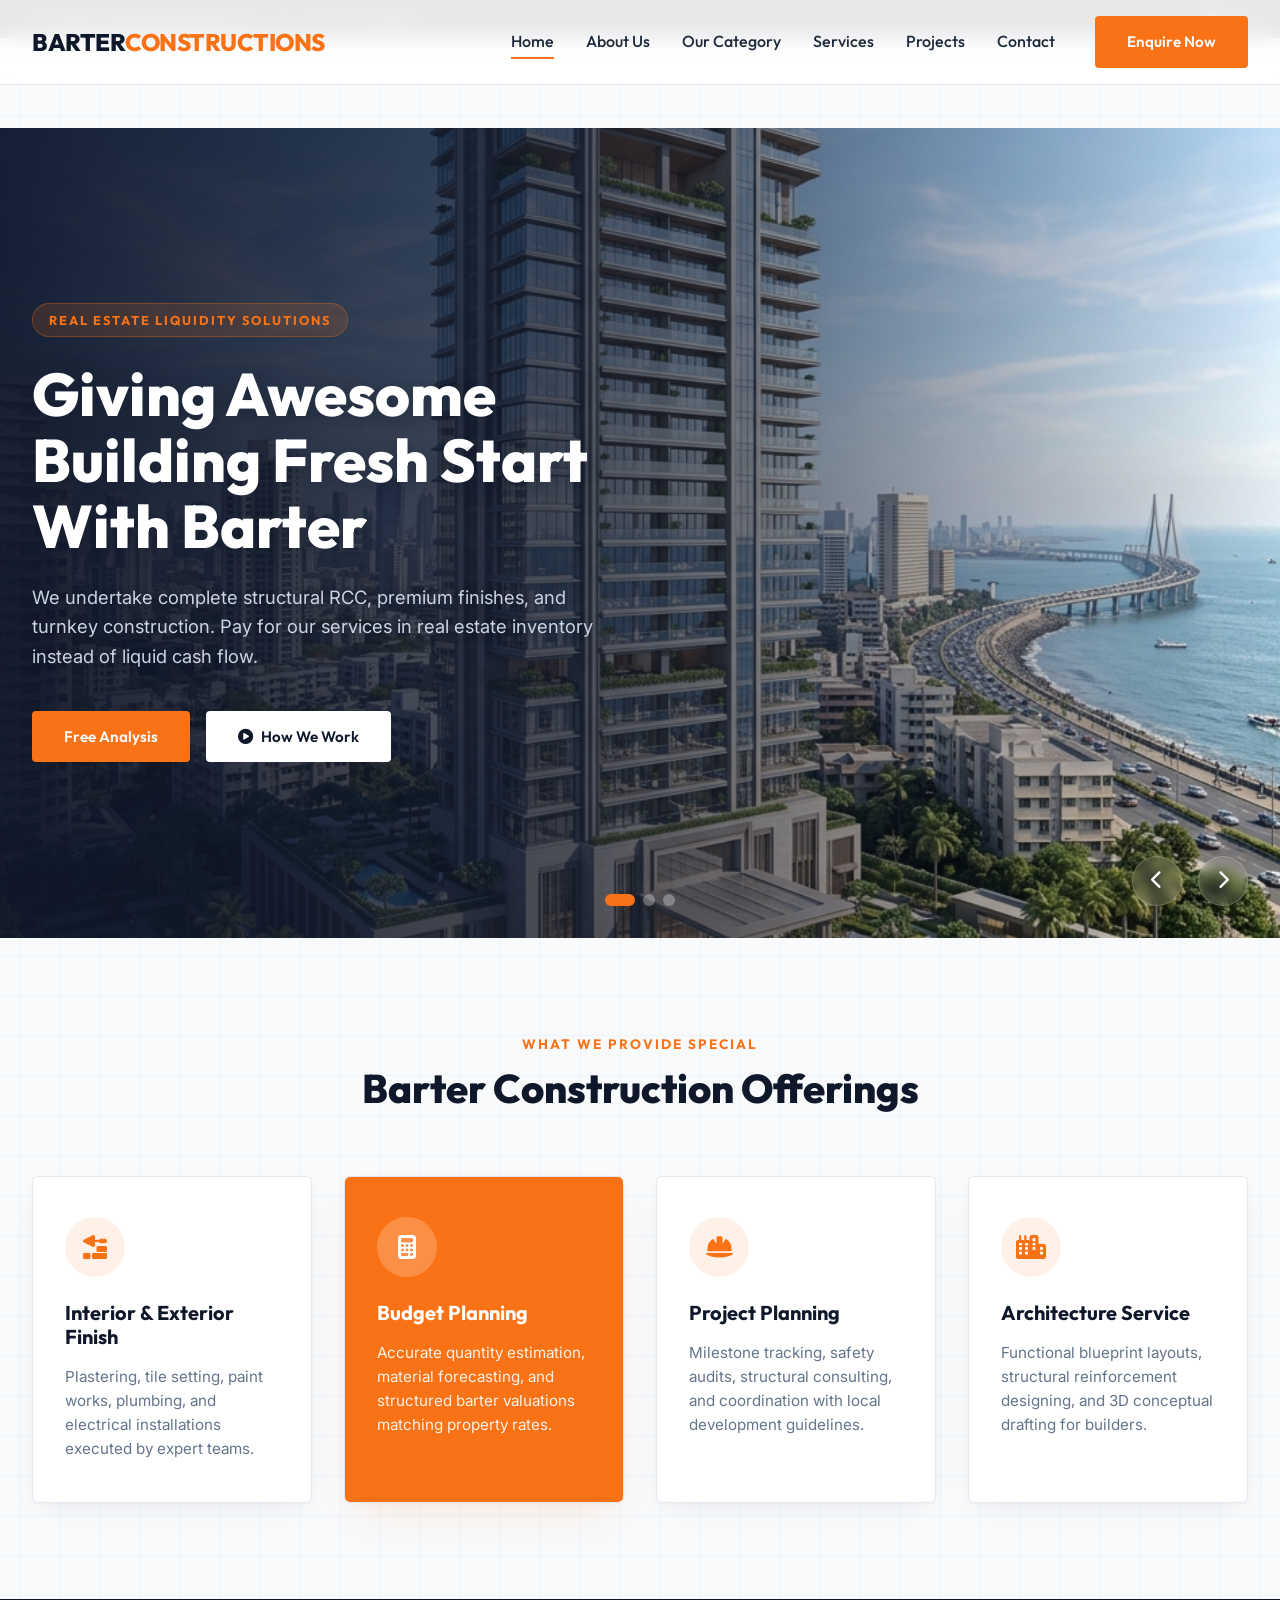
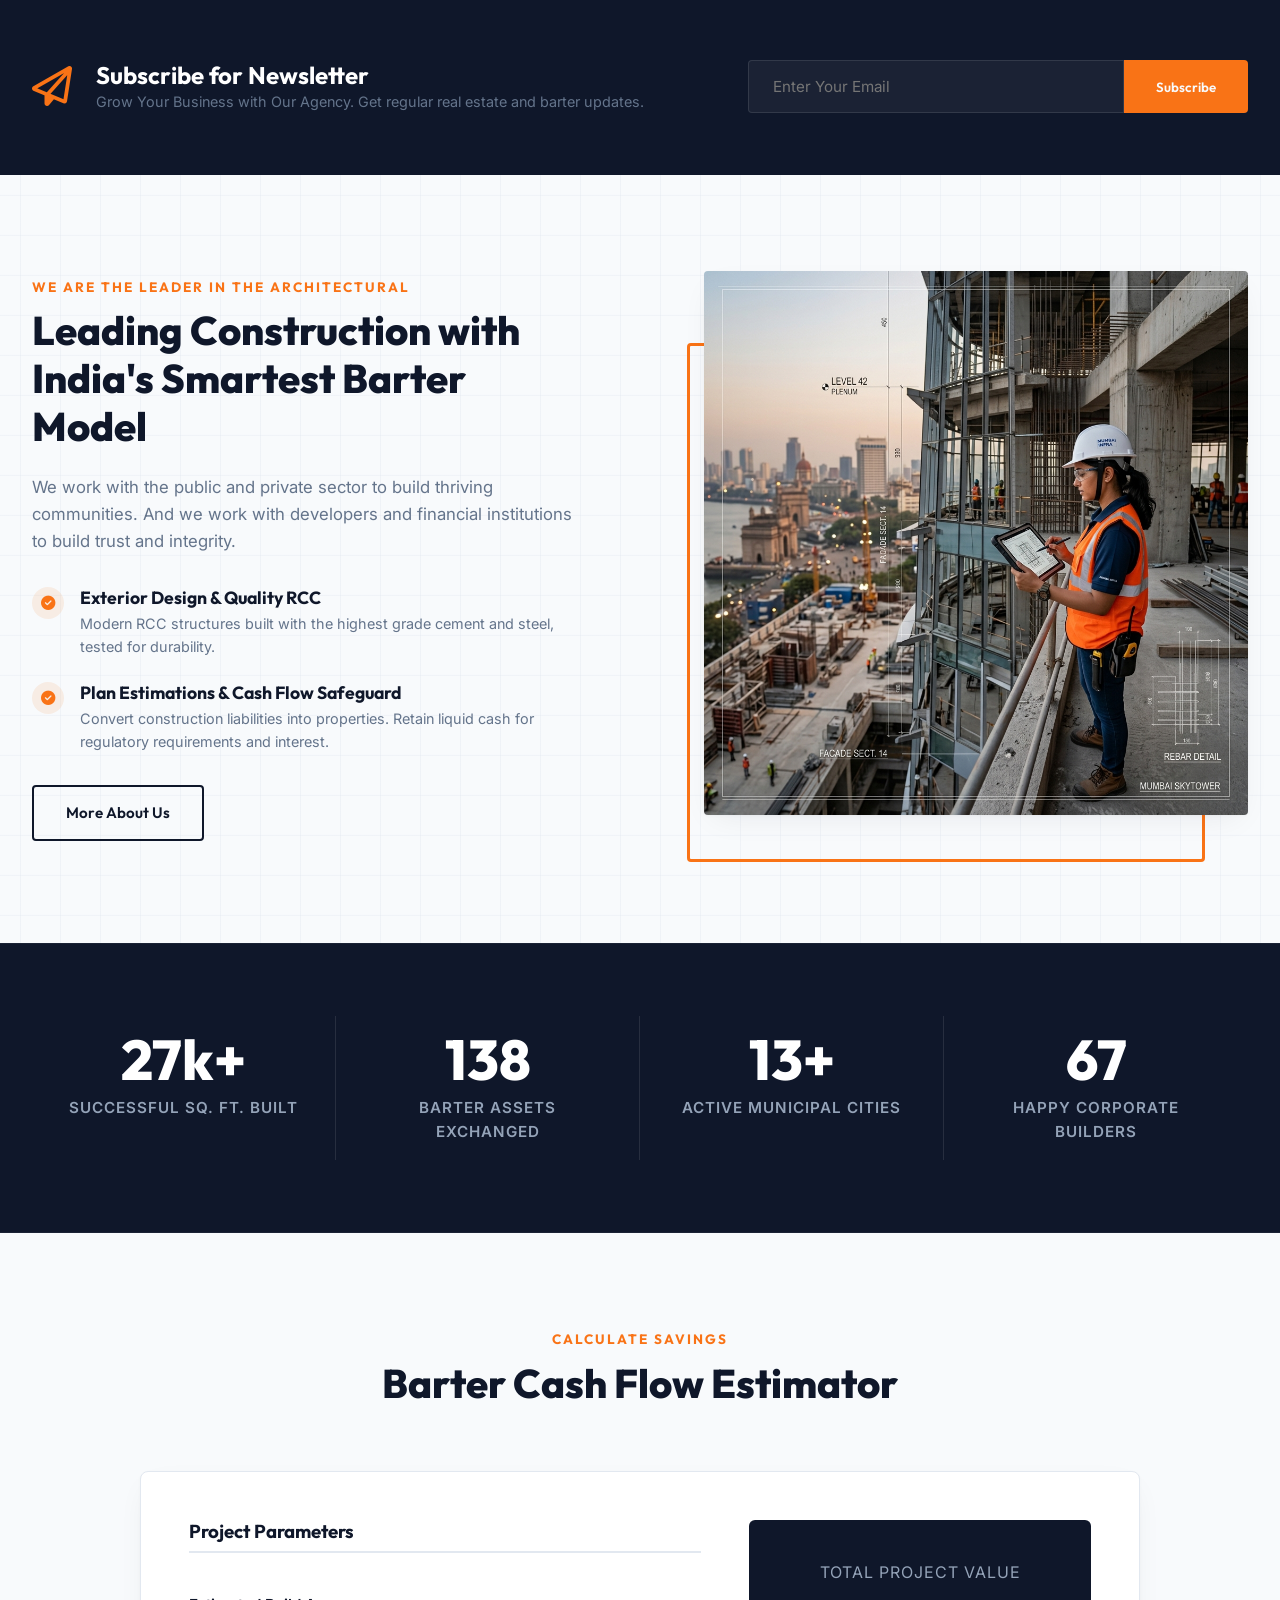
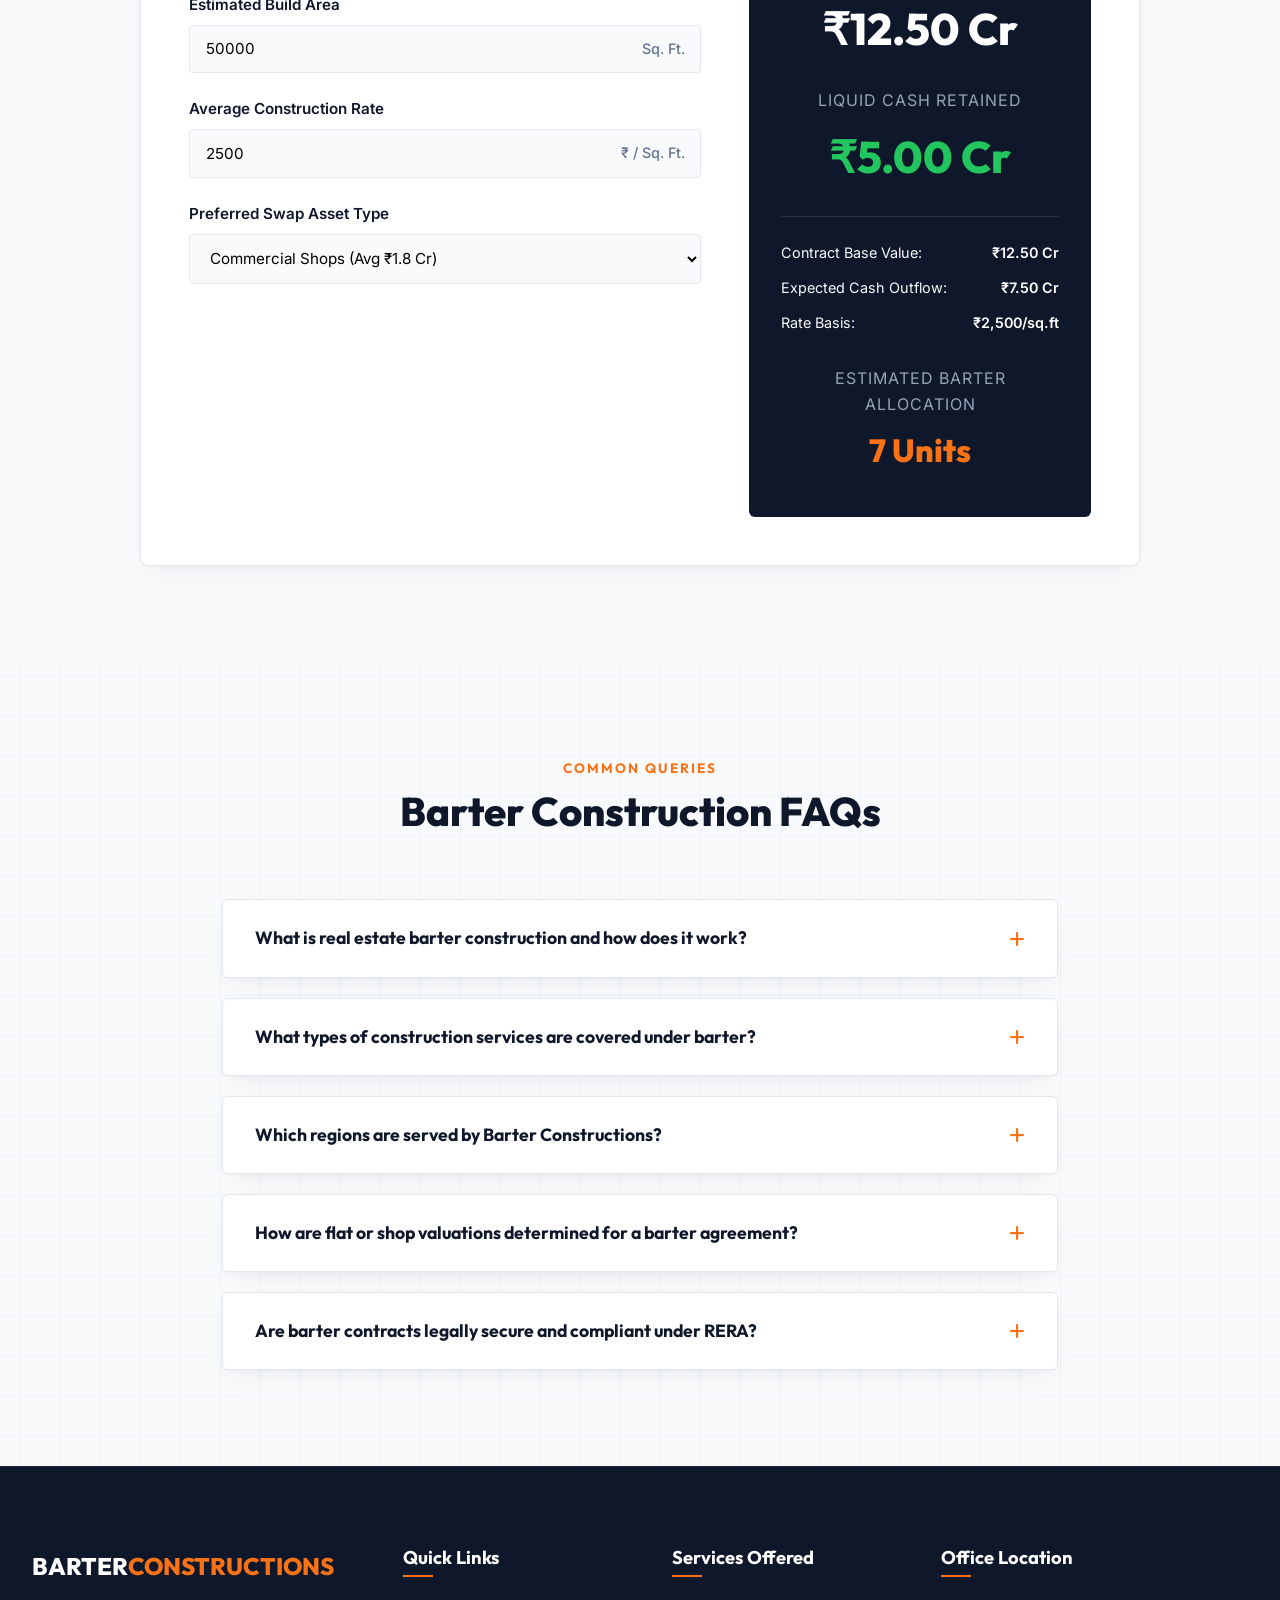
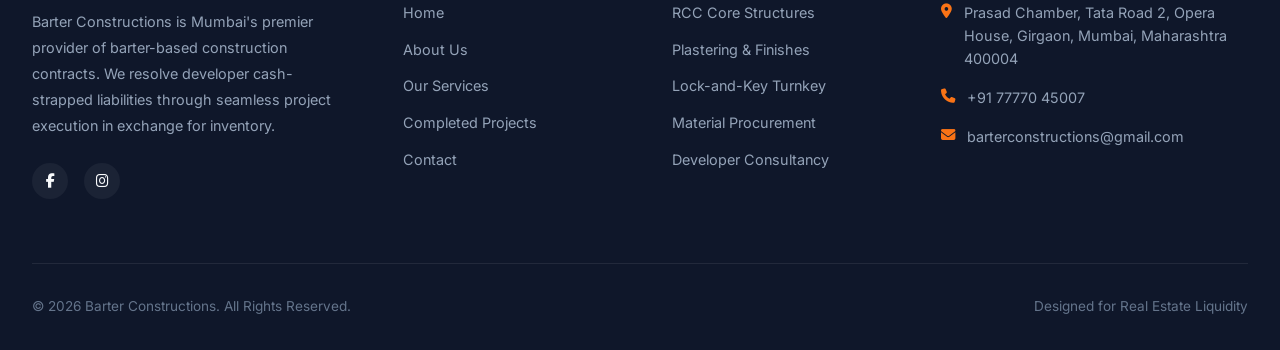
==== index.html @ 62d4a4b5 "Initial commit: Bater Construction website" ====
<!DOCTYPE html>
<html lang="en">
<head>
    <meta charset="UTF-8">
    <meta name="viewport" content="width=device-width, initial-scale=1.0">
    <title>Barter Constructions :: Real Estate Barter Construction Services in Mumbai</title>
    <meta name="description" content="Barter Constructions provides premium RCC structural work, finishes, and turnkey construction services in Mumbai and Pune. Pay in real estate flats instead of liquid cash.">
    <meta name="keywords" content="barter construction, real estate barter mumbai, RCC contractor barter, barter flats for construction, builder cash flow solutions">
    <link rel="shortcut icon" href="images/favicon.png" type="image/x-icon">
    
    <!-- CSS libraries -->
    <link rel="stylesheet" href="https://cdnjs.cloudflare.com/ajax/libs/font-awesome/6.4.0/css/all.min.css">
    <link rel="stylesheet" href="style.css">
    
    <!-- JSON-LD Schema Structured Data for SEO, GEO, & AEO -->
    <script type="application/ld+json">
    {
      "@context": "https://schema.org",
      "@type": "ConstructionBusiness",
      "name": "Barter Constructions",
      "image": "https://barterconstructions.com/images/hero_mumbai.png",
      "telephone": "+917777045007",
      "email": "barterconstructions@gmail.com",
      "address": {
        "@type": "PostalAddress",
        "streetAddress": "Prasad Chamber, Tata Road 2, Opera House, Girgaon",
        "addressLocality": "Mumbai",
        "addressRegion": "Maharashtra",
        "postalCode": "400004",
        "addressCountry": "IN"
      },
      "geo": {
        "@type": "GeoCoordinates",
        "latitude": 18.948281,
        "longitude": 72.813476
      },
      "url": "https://barterconstructions.com",
      "priceRange": "$$$",
      "areaServed": [
        {
          "@type": "AdministrativeArea",
          "name": "South Mumbai"
        },
        {
          "@type": "AdministrativeArea",
          "name": "Worli"
        },
        {
          "@type": "AdministrativeArea",
          "name": "Girgaon"
        },
        {
          "@type": "AdministrativeArea",
          "name": "Borivali"
        },
        {
          "@type": "AdministrativeArea",
          "name": "Thane"
        },
        {
          "@type": "AdministrativeArea",
          "name": "Pune"
        },
        {
          "@type": "AdministrativeArea",
          "name": "Lonavala"
        }
      ],
      "knowsAbout": [
        "RCC Structural Construction",
        "Real Estate Barter System",
        "Building Materials Procurement",
        "Turnkey Residential Construction",
        "Property Inventory Exchange"
      ]
    }
    </script>
</head>
<body class="blueprint-bg">

    <!-- Topbar info -->
    <div class="topbar">
        <div class="topbar-container">
            <div class="topbar-info">
                <div class="topbar-item">
                    <i class="fa-solid fa-envelope"></i>
                    <a href="mailto:barterconstructions@gmail.com">barterconstructions@gmail.com</a>
                </div>
                <div class="topbar-item">
                    <i class="fa-solid fa-phone"></i>
                    <span>+91 77770 45007</span>
                </div>
            </div>
            <div class="topbar-socials">
                <a href="https://www.facebook.com/profile.php?id=61577663205907" target="_blank"><i class="fa-brands fa-facebook"></i></a>
                <a href="https://www.instagram.com/barterconstructions/" target="_blank"><i class="fa-brands fa-instagram"></i></a>
            </div>
        </div>
    </div>

    <!-- Main Navigation -->
    <header class="site-header" id="mainHeader">
        <div class="header-container">
            <div class="logo-wrapper">
                <a href="index.html">
                    <img src="images/logo-icon.png" alt="" style="height: 32px; display: none;">
                    <div class="logo-text">BARTER<span>CONSTRUCTIONS</span></div>
                </a>
            </div>
            <nav class="main-navigation">
                <ul class="nav-menu">
                    <li><a href="index.html" class="nav-link active">Home</a></li>
                    <li><a href="about.html" class="nav-link">About Us</a></li>
                    <li><a href="category.html" class="nav-link">Our Category</a></li>
                    <li><a href="services.html" class="nav-link">Services</a></li>
                    <li><a href="projects.html" class="nav-link">Projects</a></li>
                    <li><a href="contact.html" class="nav-link">Contact</a></li>
                </ul>
                <a href="contact.html" class="btn btn-primary">Enquire Now</a>
            </nav>
            <div class="menu-toggle" id="menuToggle">
                <i class="fa-solid fa-bars"></i>
            </div>
        </div>
    </header>

    <!-- Mobile Nav Drawer -->
    <div class="mobile-nav" id="mobileNav">
        <div class="mobile-nav-close" id="mobileClose">
            <i class="fa-solid fa-xmark"></i>
        </div>
        <div class="logo-text">BARTER<span>CONSTRUCTIONS</span></div>
        <ul class="mobile-menu">
            <li><a href="index.html" class="mobile-link active">Home</a></li>
            <li><a href="about.html" class="mobile-link">About Us</a></li>
            <li><a href="category.html" class="mobile-link">Our Category</a></li>
            <li><a href="services.html" class="mobile-link">Services</a></li>
            <li><a href="projects.html" class="mobile-link">Projects</a></li>
            <li><a href="contact.html" class="mobile-link">Contact</a></li>
        </ul>
        <a href="contact.html" class="btn btn-primary" style="margin-top: 1rem;">Enquire Now</a>
    </div>
    <div class="overlay-backdrop" id="overlayBackdrop"></div>

    <!-- Hero Carousel Slider Section -->
    <section class="hero-slider-section">
        <div class="slider-wrapper">
            <!-- Slide 1 -->
            <div class="slide active">
                <div class="slide-bg" style="background-image: url('images/hero_mumbai.png');"></div>
                <div class="slide-overlay"></div>
                <div class="slide-content-container">
                    <div class="slide-content">
                        <span class="slide-tagline">Real Estate Liquidity Solutions</span>
                        <h1 class="slide-title">Giving Awesome Building Fresh Start With Barter</h1>
                        <p class="slide-desc">We undertake complete structural RCC, premium finishes, and turnkey construction. Pay for our services in real estate inventory instead of liquid cash flow.</p>
                        <div class="slide-ctas">
                            <a href="contact.html" class="btn btn-primary">Free Analysis</a>
                            <a href="#how-it-works" class="btn btn-white"><i class="fa-solid fa-circle-play" style="margin-right: 8px;"></i> How We Work</a>
                        </div>
                    </div>
                </div>
            </div>
            
            <!-- Slide 2 -->
            <div class="slide">
                <div class="slide-bg" style="background-image: url('images/hero_structure_pour.png');"></div>
                <div class="slide-overlay"></div>
                <div class="slide-content-container">
                    <div class="slide-content">
                        <span class="slide-tagline">Structural Concrete Excellence</span>
                        <h1 class="slide-title">Uncompromising Quality in RCC Construction</h1>
                        <p class="slide-desc">From high-rises to luxury complexes, our network of elite engineers and raw material supplies guarantees strength, compliance, and speed.</p>
                        <div class="slide-ctas">
                            <a href="services.html" class="btn btn-primary">Our Services</a>
                            <a href="contact.html" class="btn btn-white">Submit RFP</a>
                        </div>
                    </div>
                </div>
            </div>

            <!-- Slide 3 -->
            <div class="slide">
                <div class="slide-bg" style="background-image: url('images/villa.png');"></div>
                <div class="slide-overlay"></div>
                <div class="slide-content-container">
                    <div class="slide-content">
                        <span class="slide-tagline">Premium Turnkey Finishes</span>
                        <h1 class="slide-title">From Lock-and-Key to Premium Interiors</h1>
                        <p class="slide-desc">We transform structural concrete shells into breathtaking, ready-to-sell apartments and luxury villas. Perfect finishing services, all bartered.</p>
                        <div class="slide-ctas">
                            <a href="projects.html" class="btn btn-primary">View Portfolio</a>
                            <a href="contact.html" class="btn btn-white">Partner With Us</a>
                        </div>
                    </div>
                </div>
            </div>
        </div>

        <!-- Slider Controls -->
        <div class="slider-dots">
            <div class="slider-dot active"></div>
            <div class="slider-dot"></div>
            <div class="slider-dot"></div>
        </div>
        <div class="slider-nav">
            <div class="slider-btn" id="prevSlide"><i class="fa-solid fa-chevron-left"></i></div>
            <div class="slider-btn" id="nextSlide"><i class="fa-solid fa-chevron-right"></i></div>
        </div>
    </section>

    <!-- Special Services 4-Card Grid Section -->
    <section class="special-services-section">
        <div class="section-header">
            <span class="section-tagline">What We Provide Special</span>
            <h2 class="section-title">Barter Construction Offerings</h2>
        </div>
        <div class="services-grid">
            <div class="service-card">
                <div class="service-card-icon"><i class="fa-solid fa-trowel-bricks"></i></div>
                <h3 class="service-card-title">Interior & Exterior Finish</h3>
                <p class="service-card-desc">Plastering, tile setting, paint works, plumbing, and electrical installations executed by expert teams.</p>
            </div>
            <div class="service-card active">
                <div class="service-card-icon"><i class="fa-solid fa-calculator"></i></div>
                <h3 class="service-card-title">Budget Planning</h3>
                <p class="service-card-desc">Accurate quantity estimation, material forecasting, and structured barter valuations matching property rates.</p>
            </div>
            <div class="service-card">
                <div class="service-card-icon"><i class="fa-solid fa-helmet-safety"></i></div>
                <h3 class="service-card-title">Project Planning</h3>
                <p class="service-card-desc">Milestone tracking, safety audits, structural consulting, and coordination with local development guidelines.</p>
            </div>
            <div class="service-card">
                <div class="service-card-icon"><i class="fa-solid fa-city"></i></div>
                <h3 class="service-card-title">Architecture Service</h3>
                <p class="service-card-desc">Functional blueprint layouts, structural reinforcement designing, and 3D conceptual drafting for builders.</p>
            </div>
        </div>
    </section>

    <!-- Newsletter Bar Section -->
    <section class="newsletter-banner">
        <div class="newsletter-container">
            <div class="newsletter-content">
                <div class="newsletter-icon"><i class="fa-regular fa-paper-plane"></i></div>
                <div>
                    <h3 class="newsletter-title">Subscribe for Newsletter</h3>
                    <p class="newsletter-desc">Grow Your Business with Our Agency. Get regular real estate and barter updates.</p>
                </div>
            </div>
            <form class="newsletter-form" id="newsletterForm">
                <input type="email" placeholder="Enter Your Email" class="newsletter-input" required>
                <button type="submit" class="newsletter-btn">Subscribe</button>
            </form>
        </div>
    </section>

    <!-- How We Work (Split Layout with Framed Image) -->
    <section class="about-split-section" id="how-it-works">
        <div class="split-text">
            <span class="section-tagline">We Are The Leader In The Architectural</span>
            <h2 class="section-title" style="margin-bottom: 1.5rem;">Leading Construction with India's Smartest Barter Model</h2>
            <p class="split-desc">We work with the public and private sector to build thriving communities. And we work with developers and financial institutions to build trust and integrity.</p>
            
            <div class="bullet-points">
                <div class="bullet-item">
                    <div class="bullet-icon"><i class="fa-solid fa-circle-check"></i></div>
                    <div>
                        <h4 class="bullet-title">Exterior Design & Quality RCC</h4>
                        <p class="bullet-desc">Modern RCC structures built with the highest grade cement and steel, tested for durability.</p>
                    </div>
                </div>
                <div class="bullet-item">
                    <div class="bullet-icon"><i class="fa-solid fa-circle-check"></i></div>
                    <div>
                        <h4 class="bullet-title">Plan Estimations & Cash Flow Safeguard</h4>
                        <p class="bullet-desc">Convert construction liabilities into properties. Retain liquid cash for regulatory requirements and interest.</p>
                    </div>
                </div>
            </div>
            <a href="about.html" class="btn btn-secondary">More About Us</a>
        </div>
        
        <div class="split-image-container">
            <div class="split-image-frame"></div>
            <img src="images/engineer.png" alt="Construction Engineer inspecting project" class="split-image">
        </div>
    </section>

    <!-- Statistics Banner (Teal Slate inspired) -->
    <section class="stats-banner">
        <div class="stats-container">
            <div class="stat-item">
                <div class="stat-num" data-target="50" data-suffix="k+">0</div>
                <div class="stat-label">Successful Sq. Ft. Built</div>
            </div>
            <div class="stat-item">
                <div class="stat-num" data-target="256" data-suffix="">0</div>
                <div class="stat-label">Barter Assets Exchanged</div>
            </div>
            <div class="stat-item">
                <div class="stat-num" data-target="25" data-suffix="+">0</div>
                <div class="stat-label">Active Municipal Cities</div>
            </div>
            <div class="stat-item">
                <div class="stat-num" data-target="125" data-suffix="">0</div>
                <div class="stat-label">Happy Corporate Builders</div>
            </div>
        </div>
    </section>

    <!-- Barter Value Calculator Section -->
    <section class="calculator-section">
        <div class="section-header">
            <span class="section-tagline">Calculate Savings</span>
            <h2 class="section-title">Barter Cash Flow Estimator</h2>
        </div>
        
        <div class="calculator-wrapper">
            <div class="calc-inputs">
                <h3 style="margin-bottom: 1rem; border-bottom: 2px solid var(--border-color); padding-bottom: 0.5rem;">Project Parameters</h3>
                
                <div class="calc-group">
                    <label class="calc-label" for="calcArea">Estimated Build Area</label>
                    <div class="calc-input-row">
                        <input type="number" id="calcArea" value="50000" min="1000" step="500">
                        <span class="calc-unit">Sq. Ft.</span>
                    </div>
                </div>
                
                <div class="calc-group">
                    <label class="calc-label" for="calcRate">Average Construction Rate</label>
                    <div class="calc-input-row">
                        <input type="number" id="calcRate" value="2500" min="1500" step="100">
                        <span class="calc-unit">₹ / Sq. Ft.</span>
                    </div>
                </div>
                
                <div class="calc-group">
                    <label class="calc-label" for="calcAsset">Preferred Swap Asset Type</label>
                    <div class="calc-input-row">
                        <select id="calcAsset">
                            <option value="residential">Residential Flats (Avg ₹1.2 Cr)</option>
                            <option value="commercial" selected>Commercial Shops (Avg ₹1.8 Cr)</option>
                            <option value="villa">Luxury Villas (Avg ₹2.5 Cr)</option>
                        </select>
                    </div>
                </div>
            </div>
            
            <div class="calc-results-box">
                <div>
                    <div class="calc-result-title">Total Project Value</div>
                    <div class="calc-result-value" id="resProjectVal">₹0</div>
                    
                    <div class="calc-result-title">Liquid Cash Retained</div>
                    <div class="calc-result-value" id="resSavingsVal" style="color: #22c55e;">₹0</div>
                </div>
                
                <div>
                    <div class="calc-breakdown">
                        <div class="calc-breakdown-row">
                            <span>Contract Base Value:</span>
                            <span id="breakdownProjectVal">₹0</span>
                        </div>
                        <div class="calc-breakdown-row">
                            <span>Expected Cash Outflow:</span>
                            <span id="breakdownOutflow">₹0</span>
                        </div>
                        <div class="calc-breakdown-row">
                            <span>Rate Basis:</span>
                            <span id="breakdownRate">₹0/sq.ft</span>
                        </div>
                    </div>
                    
                    <div class="calc-result-title" style="margin-bottom: 0.5rem;">Estimated Barter Allocation</div>
                    <div class="calc-result-value" id="resBarterUnits" style="font-size: 2rem; color: var(--accent-orange); margin-bottom: 0;">0 Units</div>
                </div>
            </div>
        </div>
    </section>

    <!-- FAQ Accordion Section for SEO, GEO & AEO -->
    <section class="faq-section" id="faq">
        <div class="section-header">
            <span class="section-tagline">Common Queries</span>
            <h2 class="section-title">Barter Construction FAQs</h2>
        </div>
        <div class="faq-container">
            <!-- FAQ Item 1 -->
            <div class="faq-item">
                <div class="faq-question">
                    <span>What is real estate barter construction and how does it work?</span>
                    <i class="fa-solid fa-plus faq-icon"></i>
                </div>
                <div class="faq-answer">
                    <p>Barter construction is an arrangement where a contractor executes construction services (such as foundation works, structural RCC, masonry, plastering, or complete turnkey building) in exchange for real estate inventory (flats, shops, offices) within the project, instead of demanding cash payments. This relieves developers of upfront capital strains.</p>
                </div>
            </div>

            <!-- FAQ Item 2 -->
            <div class="faq-item">
                <div class="faq-question">
                    <span>What types of construction services are covered under barter?</span>
                    <i class="fa-solid fa-plus faq-icon"></i>
                </div>
                <div class="faq-answer">
                    <p>Barter Constructions provides comprehensive services including heavy RCC structural casting, masonry, internal and external double-coat plastering, paint finishes, electrical/plumbing installations, turnkey lock-and-key developments, and bulk building material procurement (aggregates, steel, cement).</p>
                </div>
            </div>

            <!-- FAQ Item 3 -->
            <div class="faq-item">
                <div class="faq-question">
                    <span>Which regions are served by Barter Constructions?</span>
                    <i class="fa-solid fa-plus faq-icon"></i>
                </div>
                <div class="faq-answer">
                    <p>We actively execute projects and barter contracts across Maharashtra's key real estate markets, including South Mumbai (Opera House, Girgaon, Worli), Borivali, Thane, Pune city limits, and premium vacation spots like Lonavala.</p>
                </div>
            </div>

            <!-- FAQ Item 4 -->
            <div class="faq-item">
                <div class="faq-question">
                    <span>How are flat or shop valuations determined for a barter agreement?</span>
                    <i class="fa-solid fa-plus faq-icon"></i>
                </div>
                <div class="faq-answer">
                    <p>Valuations are mutually agreed upon during strategic consultations before signing contracts. Property units (flats/shops) are typical valued at a negotiated discount relative to standard market rates or current RERA-registered values to account for liquidity structures.</p>
                </div>
            </div>

            <!-- FAQ Item 5 -->
            <div class="faq-item">
                <div class="faq-question">
                    <span>Are barter contracts legally secure and compliant under RERA?</span>
                    <i class="fa-solid fa-plus faq-icon"></i>
                </div>
                <div class="faq-answer">
                    <p>Yes. All barter arrangements are formal contracts registered legally. Property units allocated to us are verified for clean titles, free of bank mortgages, and backed by escrow accounts. All projects comply strictly with Maharashtra RERA guidelines.</p>
                </div>
            </div>
        </div>
    </section>

    <!-- Footer -->
    <footer class="site-footer">
        <div class="footer-container">
            <div class="footer-col">
                <div class="footer-logo">BARTER<span>CONSTRUCTIONS</span></div>
                <p class="footer-about-text">Barter Constructions is Mumbai's premier provider of barter-based construction contracts. We resolve developer cash-strapped liabilities through seamless project execution in exchange for inventory.</p>
                <div class="footer-social-row">
                    <a href="https://www.facebook.com/profile.php?id=61577663205907" class="footer-social-icon" target="_blank"><i class="fa-brands fa-facebook-f"></i></a>
                    <a href="https://www.instagram.com/barterconstructions/" class="footer-social-icon" target="_blank"><i class="fa-brands fa-instagram"></i></a>
                </div>
            </div>
            
            <div class="footer-col">
                <h4 class="footer-title">Quick Links</h4>
                <div class="footer-links">
                    <a href="index.html" class="footer-link">Home</a>
                    <a href="about.html" class="footer-link">About Us</a>
                    <a href="services.html" class="footer-link">Our Services</a>
                    <a href="projects.html" class="footer-link">Completed Projects</a>
                    <a href="contact.html" class="footer-link">Contact</a>
                </div>
            </div>
            
            <div class="footer-col">
                <h4 class="footer-title">Services Offered</h4>
                <div class="footer-links">
                    <a href="services.html" class="footer-link">RCC Core Structures</a>
                    <a href="services.html" class="footer-link">Plastering & Finishes</a>
                    <a href="services.html" class="footer-link">Lock-and-Key Turnkey</a>
                    <a href="services.html" class="footer-link">Material Procurement</a>
                    <a href="services.html" class="footer-link">Developer Consultancy</a>
                </div>
            </div>
            
            <div class="footer-col">
                <h4 class="footer-title">Office Location</h4>
                <div class="footer-contact-info">
                    <div class="footer-contact-item">
                        <i class="fa-solid fa-location-dot"></i>
                        <span>Prasad Chamber, Tata Road 2, Opera House, Girgaon, Mumbai, Maharashtra 400004</span>
                    </div>
                    <div class="footer-contact-item">
                        <i class="fa-solid fa-phone"></i>
                        <span>+91 77770 45007</span>
                    </div>
                    <div class="footer-contact-item">
                        <i class="fa-solid fa-envelope"></i>
                        <span>barterconstructions@gmail.com</span>
                    </div>
                </div>
            </div>
        </div>
        
        <div class="footer-bottom">
            <div>&copy; 2026 Barter Constructions. All Rights Reserved.</div>
            <div>Designed for Real Estate Liquidity</div>
        </div>
    </footer>

    <!-- App Script -->
    <script src="app.js"></script>
</body>
</html>
---- style.css ----
@import url('https://fonts.googleapis.com/css?family=Abel:400%7CRoboto+Condensed:300,400,700');
@import url('https://fonts.googleapis.com/css2?family=Inter:wght@300;400;500;600;700&family=Outfit:wght@400;500;600;700;800&display=swap');

:root {
    --primary-dark: #0f172a;       /* Slate 900 */
    --secondary-dark: #1e293b;     /* Slate 800 */
    --accent-orange: #f97316;     /* Safety Orange */
    --accent-orange-hover: #ea580c;
    --text-main: #1e293b;
    --text-muted: #64748b;
    --text-light: #f8fafc;
    --bg-light: #f8fafc;
    --bg-white: #ffffff;
    --border-color: #e2e8f0;
    
    --font-heading: 'Outfit', sans-serif;
    --font-body: 'Inter', sans-serif;
    
    --transition-smooth: all 0.3s cubic-bezier(0.4, 0, 0.2, 1);
    --shadow-premium: 0 10px 30px -10px rgba(15, 23, 42, 0.08), 0 1px 3px rgba(15, 23, 42, 0.03);
    --shadow-hover: 0 20px 40px -15px rgba(249, 115, 22, 0.15), 0 1px 5px rgba(249, 115, 22, 0.05);
}

* {
    margin: 0;
    padding: 0;
    box-sizing: border-box;
}

html {
    scroll-behavior: smooth;
    font-size: 16px;
}

body {
    font-family: var(--font-body);
    background-color: var(--bg-white);
    color: var(--text-main);
    line-height: 1.6;
    overflow-x: hidden;
}

/* Blueprint Grid Background Pattern */
.blueprint-bg {
    background-color: var(--bg-light);
    background-image: 
        linear-gradient(rgba(226, 232, 240, 0.4) 1px, transparent 1px),
        linear-gradient(90deg, rgba(226, 232, 240, 0.4) 1px, transparent 1px);
    background-size: 40px 40px;
    background-position: center center;
}

h1, h2, h3, h4, h5, h6 {
    font-family: var(--font-heading);
    color: var(--primary-dark);
    font-weight: 700;
    line-height: 1.2;
}

a {
    text-decoration: none;
    color: inherit;
    transition: var(--transition-smooth);
}

ul {
    list-style: none;
}

img {
    max-width: 100%;
    height: auto;
    display: block;
}

/* Premium Buttons */
.btn {
    display: inline-flex;
    align-items: center;
    justify-content: center;
    padding: 0.85rem 2rem;
    font-family: var(--font-heading);
    font-weight: 600;
    border-radius: 4px;
    transition: var(--transition-smooth);
    cursor: pointer;
    font-size: 0.95rem;
    border: none;
    outline: none;
}

.btn-primary {
    background-color: var(--accent-orange);
    color: var(--text-light);
}

.btn-primary:hover {
    background-color: var(--accent-orange-hover);
    transform: translateY(-2px);
    box-shadow: 0 10px 20px -5px rgba(249, 115, 22, 0.4);
}

.btn-secondary {
    background-color: transparent;
    color: var(--primary-dark);
    border: 2px solid var(--primary-dark);
}

.btn-secondary:hover {
    background-color: var(--primary-dark);
    color: var(--bg-white);
    transform: translateY(-2px);
}

.btn-white {
    background-color: var(--bg-white);
    color: var(--primary-dark);
}

.btn-white:hover {
    background-color: var(--accent-orange);
    color: var(--text-light);
    transform: translateY(-2px);
    box-shadow: 0 10px 20px -5px rgba(249, 115, 22, 0.3);
}

/* Navigation Header */
header.site-header {
    position: fixed;
    top: 0;
    left: 0;
    width: 100%;
    z-index: 1000;
    background-color: rgba(255, 255, 255, 0.9);
    backdrop-filter: blur(10px);
    border-bottom: 1px solid var(--border-color);
    transition: var(--transition-smooth);
}

header.site-header.scrolled {
    padding: 0.5rem 0;
    box-shadow: var(--shadow-premium);
}

.header-container {
    max-width: 1280px;
    margin: 0 auto;
    padding: 1rem 2rem;
    display: flex;
    justify-content: space-between;
    align-items: center;
}

.logo-wrapper a {
    display: flex;
    align-items: center;
    gap: 0.5rem;
}

.logo-text {
    font-family: var(--font-heading);
    font-weight: 800;
    font-size: 1.5rem;
    color: var(--primary-dark);
    letter-spacing: -0.5px;
}

.logo-text span {
    color: var(--accent-orange);
}

.main-navigation {
    display: flex;
    align-items: center;
    gap: 2.5rem;
}

.nav-menu {
    display: flex;
    gap: 2rem;
}

.nav-link {
    font-family: var(--font-heading);
    font-weight: 500;
    color: var(--secondary-dark);
    position: relative;
    padding: 0.5rem 0;
}

.nav-link::after {
    content: '';
    position: absolute;
    bottom: 0;
    left: 0;
    width: 0;
    height: 2px;
    background-color: var(--accent-orange);
    transition: var(--transition-smooth);
}

.nav-link:hover::after,
.nav-link.active::after {
    width: 100%;
}

.nav-link:hover {
    color: var(--accent-orange);
}

.menu-toggle {
    display: none;
    font-size: 1.5rem;
    cursor: pointer;
    color: var(--primary-dark);
}

/* Mobile Nav Drawer */
.mobile-nav {
    position: fixed;
    top: 0;
    right: -100%;
    width: 300px;
    height: 100vh;
    background-color: var(--bg-white);
    z-index: 1001;
    box-shadow: -10px 0 30px rgba(0, 0, 0, 0.1);
    transition: var(--transition-smooth);
    padding: 3rem 2rem;
    display: flex;
    flex-direction: column;
    gap: 2rem;
}

.mobile-nav.open {
    right: 0;
}

.mobile-nav-close {
    align-self: flex-end;
    font-size: 1.5rem;
    cursor: pointer;
}

.mobile-menu {
    display: flex;
    flex-direction: column;
    gap: 1.5rem;
}

.mobile-link {
    font-family: var(--font-heading);
    font-size: 1.25rem;
    font-weight: 600;
    color: var(--primary-dark);
}

.mobile-link:hover,
.mobile-link.active {
    color: var(--accent-orange);
}

.overlay-backdrop {
    position: fixed;
    top: 0;
    left: 0;
    width: 100vw;
    height: 100vh;
    background-color: rgba(15, 23, 42, 0.4);
    backdrop-filter: blur(4px);
    z-index: 999;
    opacity: 0;
    visibility: hidden;
    transition: var(--transition-smooth);
}

.overlay-backdrop.active {
    opacity: 1;
    visibility: visible;
}

/* Topbar Notification Info */
.topbar {
    background-color: var(--primary-dark);
    color: var(--text-light);
    font-size: 0.85rem;
    padding: 0.5rem 2rem;
}

.topbar-container {
    max-width: 1280px;
    margin: 0 auto;
    display: flex;
    justify-content: space-between;
    align-items: center;
}

.topbar-info {
    display: flex;
    gap: 1.5rem;
}

.topbar-item {
    display: flex;
    align-items: center;
    gap: 0.5rem;
}

.topbar-item i {
    color: var(--accent-orange);
}

.topbar-socials {
    display: flex;
    gap: 1rem;
}

.topbar-socials a:hover {
    color: var(--accent-orange);
}

/* ------------------ HERO CAROUSEL SECTION ------------------ */
.hero-slider-section {
    position: relative;
    width: 100vw;
    height: 90vh;
    margin-top: 90px;
    overflow: hidden;
}

.slider-wrapper {
    width: 100%;
    height: 100%;
    position: relative;
}

.slide {
    position: absolute;
    top: 0;
    left: 0;
    width: 100%;
    height: 100%;
    opacity: 0;
    z-index: 1;
    transition: opacity 1s cubic-bezier(0.4, 0, 0.2, 1);
    display: flex;
    align-items: center;
}

.slide.active {
    opacity: 1;
    z-index: 2;
}

.slide-bg {
    position: absolute;
    top: 0;
    left: 0;
    width: 100%;
    height: 100%;
    background-size: cover;
    background-position: center;
    transition: transform 10s ease;
}

.slide.active .slide-bg {
    transform: scale(1.08);
}

.slide-overlay {
    position: absolute;
    top: 0;
    left: 0;
    width: 100%;
    height: 100%;
    background: linear-gradient(to right, rgba(15, 23, 42, 0.95) 0%, rgba(15, 23, 42, 0.7) 45%, rgba(15, 23, 42, 0) 100%);
    z-index: 2;
}

.slide-content-container {
    max-width: 1280px;
    margin: 0 auto;
    padding: 0 2rem;
    width: 100%;
    position: relative;
    z-index: 3;
    color: var(--text-light);
}

.slide-content {
    max-width: 700px;
    transform: translateY(30px);
    opacity: 0;
    transition: transform 0.8s cubic-bezier(0.4, 0, 0.2, 1) 0.3s, opacity 0.8s cubic-bezier(0.4, 0, 0.2, 1) 0.3s;
}

.slide.active .slide-content {
    transform: translateY(0);
    opacity: 1;
}

.slide-tagline {
    font-family: var(--font-heading);
    color: var(--accent-orange);
    background-color: rgba(249, 115, 22, 0.15);
    border: 1px solid rgba(249, 115, 22, 0.3);
    padding: 0.35rem 1rem;
    border-radius: 50px;
    text-transform: uppercase;
    font-weight: 700;
    letter-spacing: 2px;
    margin-bottom: 1.5rem;
    font-size: 0.8rem;
    display: inline-block;
}

.slide-title {
    font-size: 3.75rem;
    font-weight: 800;
    color: var(--bg-white);
    margin-bottom: 1.5rem;
    line-height: 1.1;
    text-shadow: 0 4px 20px rgba(15, 23, 42, 0.5);
}

.slide-desc {
    font-size: 1.15rem;
    color: #cbd5e1;
    margin-bottom: 2.5rem;
    max-width: 580px;
    text-shadow: 0 2px 10px rgba(15, 23, 42, 0.5);
}

.slide-ctas {
    display: flex;
    gap: 1rem;
}

/* Slider Controls */
.slider-nav {
    position: absolute;
    bottom: 2rem;
    right: 2rem;
    z-index: 10;
    display: flex;
    gap: 1rem;
}

.slider-btn {
    width: 50px;
    height: 50px;
    border-radius: 50%;
    background-color: rgba(255, 255, 255, 0.1);
    backdrop-filter: blur(5px);
    border: 1px solid rgba(255, 255, 255, 0.2);
    color: var(--text-light);
    display: flex;
    align-items: center;
    justify-content: center;
    cursor: pointer;
    font-size: 1.2rem;
    transition: var(--transition-smooth);
}

.slider-btn:hover {
    background-color: var(--accent-orange);
    border-color: var(--accent-orange);
    color: var(--text-light);
    transform: scale(1.05);
}

.slider-dots {
    position: absolute;
    bottom: 2rem;
    left: 50%;
    transform: translateX(-50%);
    z-index: 10;
    display: flex;
    gap: 0.5rem;
}

.slider-dot {
    width: 12px;
    height: 12px;
    border-radius: 50%;
    background-color: rgba(255, 255, 255, 0.3);
    cursor: pointer;
    transition: var(--transition-smooth);
}

.slider-dot.active {
    background-color: var(--accent-orange);
    width: 30px;
    border-radius: 10px;
}

/* ------------------ SPECIAL SERVICES 4-CARD GRID ------------------ */
.special-services-section {
    padding: 6rem 2rem;
    max-width: 1280px;
    margin: 0 auto;
}

.section-header {
    text-align: center;
    margin-bottom: 4rem;
}

.section-tagline {
    color: var(--accent-orange);
    font-family: var(--font-heading);
    font-weight: 700;
    text-transform: uppercase;
    font-size: 0.85rem;
    letter-spacing: 2px;
    margin-bottom: 0.5rem;
    display: block;
}

.section-title {
    font-size: 2.5rem;
    font-weight: 800;
}

.services-grid {
    display: grid;
    grid-template-columns: repeat(4, 1fr);
    gap: 2rem;
}

.service-card {
    background-color: var(--bg-white);
    border: 1px solid var(--border-color);
    padding: 2.5rem 2rem;
    border-radius: 6px;
    box-shadow: var(--shadow-premium);
    transition: var(--transition-smooth);
    position: relative;
    overflow: hidden;
    z-index: 1;
}

.service-card::before {
    content: '';
    position: absolute;
    top: 0;
    left: 0;
    width: 100%;
    height: 100%;
    background-color: var(--accent-orange);
    z-index: -1;
    transform: translateY(100%);
    transition: transform 0.4s cubic-bezier(0.4, 0, 0.2, 1);
}

.service-card-icon {
    width: 60px;
    height: 60px;
    border-radius: 50%;
    background-color: rgba(249, 115, 22, 0.1);
    display: flex;
    align-items: center;
    justify-content: center;
    font-size: 1.5rem;
    color: var(--accent-orange);
    margin-bottom: 1.5rem;
    transition: var(--transition-smooth);
}

.service-card-title {
    font-size: 1.25rem;
    margin-bottom: 1rem;
    transition: var(--transition-smooth);
}

.service-card-desc {
    font-size: 0.95rem;
    color: var(--text-muted);
    transition: var(--transition-smooth);
}

/* Hover effects inspired by references */
.service-card:hover {
    box-shadow: var(--shadow-hover);
    transform: translateY(-8px);
}

.service-card:hover::before {
    transform: translateY(0);
}

.service-card:hover .service-card-icon {
    background-color: rgba(255, 255, 255, 0.2);
    color: var(--bg-white);
    transform: rotate(360deg);
}

.service-card:hover .service-card-title {
    color: var(--bg-white);
}

.service-card:hover .service-card-desc {
    color: rgba(255, 255, 255, 0.9);
}

/* Active Service Card representation (always active state for one card, like reference) */
.service-card.active {
    box-shadow: var(--shadow-hover);
}

.service-card.active::before {
    transform: translateY(0);
}

.service-card.active .service-card-icon {
    background-color: rgba(255, 255, 255, 0.2);
    color: var(--bg-white);
}

.service-card.active .service-card-title {
    color: var(--bg-white);
}

.service-card.active .service-card-desc {
    color: rgba(255, 255, 255, 0.9);
}

/* ------------------ NEWSLETTER BAR ------------------ */
.newsletter-banner {
    background-color: var(--primary-dark);
    padding: 3.5rem 2rem;
    position: relative;
    overflow: hidden;
}

.newsletter-container {
    max-width: 1280px;
    margin: 0 auto;
    display: flex;
    justify-content: space-between;
    align-items: center;
    gap: 2rem;
    position: relative;
    z-index: 2;
}

.newsletter-content {
    display: flex;
    align-items: center;
    gap: 1.5rem;
    color: var(--text-light);
}

.newsletter-icon {
    font-size: 2.5rem;
    color: var(--accent-orange);
}

.newsletter-title {
    font-size: 1.5rem;
    color: var(--bg-white);
    font-weight: 700;
}

.newsletter-desc {
    font-size: 0.9rem;
    color: var(--text-muted);
}

.newsletter-form {
    display: flex;
    width: 100%;
    max-width: 500px;
}

.newsletter-input {
    flex-grow: 1;
    padding: 1rem 1.5rem;
    border: 1px solid rgba(255, 255, 255, 0.1);
    background-color: rgba(255, 255, 255, 0.05);
    border-radius: 4px 0 0 4px;
    color: var(--bg-white);
    outline: none;
    font-family: var(--font-body);
    font-size: 0.95rem;
    transition: var(--transition-smooth);
}

.newsletter-input:focus {
    border-color: var(--accent-orange);
    background-color: rgba(255, 255, 255, 0.1);
}

.newsletter-btn {
    padding: 1rem 2rem;
    background-color: var(--accent-orange);
    color: var(--text-light);
    border: none;
    border-radius: 0 4px 4px 0;
    font-family: var(--font-heading);
    font-weight: 600;
    cursor: pointer;
    transition: var(--transition-smooth);
}

.newsletter-btn:hover {
    background-color: var(--accent-orange-hover);
}

/* ------------------ HOW WE WORK (SPLIT LAYOUT) ------------------ */
.about-split-section {
    padding: 6rem 2rem;
    max-width: 1280px;
    margin: 0 auto;
    display: grid;
    grid-template-columns: 1fr 1fr;
    gap: 4rem;
    align-items: center;
}

.split-text {
    padding-right: 1.5rem;
}

.split-desc {
    font-size: 1.05rem;
    color: var(--text-muted);
    margin-top: 1.5rem;
    margin-bottom: 2rem;
}

.bullet-points {
    display: flex;
    flex-direction: column;
    gap: 1.5rem;
    margin-bottom: 2rem;
}

.bullet-item {
    display: flex;
    gap: 1rem;
    align-items: flex-start;
}

.bullet-icon {
    width: 32px;
    height: 32px;
    border-radius: 50%;
    background-color: rgba(249, 115, 22, 0.1);
    color: var(--accent-orange);
    display: flex;
    align-items: center;
    justify-content: center;
    flex-shrink: 0;
    font-size: 0.9rem;
}

.bullet-title {
    font-size: 1.1rem;
    font-weight: 700;
    margin-bottom: 0.25rem;
}

.bullet-desc {
    font-size: 0.9rem;
    color: var(--text-muted);
}

/* Framed Image Overlay style (inspired by Rimk and Execucor) */
.split-image-container {
    position: relative;
    padding-left: 2rem;
    padding-bottom: 2rem;
}

.split-image-frame {
    position: absolute;
    bottom: 0;
    left: 0;
    width: 90%;
    height: 90%;
    border: 3px solid var(--accent-orange);
    z-index: 1;
    border-radius: 4px;
    transform: translate(15px, 15px);
}

.split-image {
    position: relative;
    z-index: 2;
    border-radius: 4px;
    box-shadow: var(--shadow-premium);
}

/* ------------------ STATISTICS BANNER ------------------ */
.stats-banner {
    background-color: var(--primary-dark);
    padding: 4.5rem 2rem;
    border-top: 1px solid rgba(255, 255, 255, 0.05);
    border-bottom: 1px solid rgba(255, 255, 255, 0.05);
}

.stats-container {
    max-width: 1280px;
    margin: 0 auto;
    display: grid;
    grid-template-columns: repeat(4, 1fr);
    position: relative;
}

.stat-item {
    text-align: center;
    padding: 1rem 2rem;
    border-right: 1px solid rgba(255, 255, 255, 0.1);
    display: flex;
    flex-direction: column;
    gap: 0.5rem;
}

.stat-item:last-child {
    border-right: none;
}

.stat-num {
    font-family: var(--font-heading);
    font-size: 3.5rem;
    font-weight: 800;
    color: var(--bg-white);
    line-height: 1;
}

.stat-num span {
    color: var(--accent-orange);
}

.stat-label {
    font-size: 0.95rem;
    color: #94a3b8;
    text-transform: uppercase;
    font-weight: 600;
    letter-spacing: 1px;
}

/* ------------------ BARTER CALCULATOR SECTION ------------------ */
.calculator-section {
    padding: 6rem 2rem;
    background-color: var(--bg-light);
}

.calculator-wrapper {
    max-width: 1000px;
    margin: 0 auto;
    background-color: var(--bg-white);
    border-radius: 8px;
    box-shadow: var(--shadow-premium);
    border: 1px solid var(--border-color);
    padding: 3rem;
    display: grid;
    grid-template-columns: 1.2fr 0.8fr;
    gap: 3rem;
}

.calc-inputs {
    display: flex;
    flex-direction: column;
    gap: 1.5rem;
}

.calc-group {
    display: flex;
    flex-direction: column;
    gap: 0.5rem;
}

.calc-label {
    font-weight: 600;
    font-size: 0.95rem;
    color: var(--primary-dark);
}

.calc-input-row {
    position: relative;
    display: flex;
}

.calc-input-row select,
.calc-input-row input {
    width: 100%;
    padding: 0.85rem 1rem;
    border: 1px solid var(--border-color);
    border-radius: 4px;
    outline: none;
    font-family: var(--font-body);
    font-size: 0.95rem;
    background-color: var(--bg-light);
    transition: var(--transition-smooth);
}

.calc-input-row select:focus,
.calc-input-row input:focus {
    border-color: var(--accent-orange);
    background-color: var(--bg-white);
}

.calc-unit {
    position: absolute;
    right: 1rem;
    top: 50%;
    transform: translateY(-50%);
    color: var(--text-muted);
    font-weight: 500;
    font-size: 0.9rem;
    pointer-events: none;
}

.calc-results-box {
    background-color: var(--primary-dark);
    border-radius: 6px;
    padding: 2.5rem 2rem;
    color: var(--text-light);
    display: flex;
    flex-direction: column;
    justify-content: space-between;
    text-align: center;
}

.calc-result-title {
    font-size: 1rem;
    text-transform: uppercase;
    letter-spacing: 1px;
    color: #94a3b8;
    margin-bottom: 0.5rem;
}

.calc-result-value {
    font-family: var(--font-heading);
    font-size: 2.75rem;
    font-weight: 800;
    color: var(--bg-white);
    margin-bottom: 1.5rem;
}

.calc-result-value span {
    color: var(--accent-orange);
}

.calc-breakdown {
    border-top: 1px solid rgba(255, 255, 255, 0.1);
    padding-top: 1.5rem;
    margin-bottom: 2rem;
    display: flex;
    flex-direction: column;
    gap: 0.75rem;
    text-align: left;
}

.calc-breakdown-row {
    display: flex;
    justify-content: space-between;
    font-size: 0.9rem;
}

.calc-breakdown-row span:last-child {
    font-weight: 600;
    color: var(--bg-white);
}

/* ------------------ FOOTER ------------------ */
footer.site-footer {
    background-color: var(--primary-dark);
    color: var(--text-light);
    padding: 5rem 2rem 2rem 2rem;
    border-top: 1px solid rgba(255, 255, 255, 0.05);
}

.footer-container {
    max-width: 1280px;
    margin: 0 auto;
    display: grid;
    grid-template-columns: 1.5fr 1fr 1fr 1.5fr;
    gap: 4rem;
    margin-bottom: 4rem;
}

.footer-col {
    display: flex;
    flex-direction: column;
    gap: 1.5rem;
}

.footer-logo {
    font-family: var(--font-heading);
    font-weight: 800;
    font-size: 1.5rem;
    color: var(--bg-white);
}

.footer-logo span {
    color: var(--accent-orange);
}

.footer-about-text {
    font-size: 0.9rem;
    color: #94a3b8;
    line-height: 1.8;
}

.footer-title {
    font-size: 1.15rem;
    color: var(--bg-white);
    position: relative;
    padding-bottom: 0.5rem;
}

.footer-title::after {
    content: '';
    position: absolute;
    bottom: 0;
    left: 0;
    width: 30px;
    height: 2px;
    background-color: var(--accent-orange);
}

.footer-links {
    display: flex;
    flex-direction: column;
    gap: 0.85rem;
}

.footer-link {
    font-size: 0.9rem;
    color: #94a3b8;
}

.footer-link:hover {
    color: var(--accent-orange);
    padding-left: 5px;
}

.footer-contact-info {
    display: flex;
    flex-direction: column;
    gap: 1rem;
    font-size: 0.9rem;
    color: #94a3b8;
}

.footer-contact-item {
    display: flex;
    gap: 0.75rem;
    align-items: flex-start;
}

.footer-contact-item i {
    color: var(--accent-orange);
    margin-top: 3px;
}

.footer-social-row {
    display: flex;
    gap: 1rem;
}

.footer-social-icon {
    width: 36px;
    height: 36px;
    border-radius: 50%;
    background-color: rgba(255, 255, 255, 0.05);
    display: flex;
    align-items: center;
    justify-content: center;
    color: var(--text-light);
    font-size: 0.9rem;
    transition: var(--transition-smooth);
}

.footer-social-icon:hover {
    background-color: var(--accent-orange);
    color: var(--text-light);
    transform: translateY(-3px);
}

.footer-bottom {
    max-width: 1280px;
    margin: 0 auto;
    border-top: 1px solid rgba(255, 255, 255, 0.08);
    padding-top: 2rem;
    display: flex;
    justify-content: space-between;
    font-size: 0.85rem;
    color: #64748b;
}

/* ------------------ RESPONSIVE BREAKPOINTS ------------------ */
@media (max-width: 1024px) {
    .services-grid {
        grid-template-columns: repeat(2, 1fr);
        gap: 1.5rem;
    }
    
    .footer-container {
        grid-template-columns: repeat(2, 1fr);
        gap: 3rem;
    }
    
    .calculator-wrapper {
        grid-template-columns: 1fr;
        padding: 2rem;
    }
}

@media (max-width: 768px) {
    .header-container {
        padding: 1rem;
    }
    
    .main-navigation {
        display: none;
    }
    
    .menu-toggle {
        display: block;
    }
    
    .hero-slider-section {
        height: 80vh;
        margin-top: 70px;
    }
    
    .slide-title {
        font-size: 2.5rem;
    }
    
    .about-split-section {
        grid-template-columns: 1fr;
        gap: 3rem;
    }
    
    .split-image-container {
        padding-left: 0;
        padding-bottom: 0;
        margin-top: 2rem;
        display: flex;
        justify-content: center;
    }
    
    .split-image-frame {
        display: none;
    }
    
    .stats-container {
        grid-template-columns: repeat(2, 1fr);
        gap: 2rem;
    }
    
    .stat-item {
        border-right: none;
        padding: 0;
    }
    
    .newsletter-container {
        flex-direction: column;
        align-items: flex-start;
    }
    
    .footer-container {
        grid-template-columns: 1fr;
        gap: 2.5rem;
    }
}

@media (max-width: 480px) {
    .slide-title {
        font-size: 2rem;
    }
    
    .slide-ctas {
        flex-direction: column;
        gap: 0.75rem;
    }
    
    .services-grid {
        grid-template-columns: 1fr;
    }
    
    .stats-container {
        grid-template-columns: 1fr;
    }
    
    .footer-bottom {
        flex-direction: column;
        gap: 1rem;
        text-align: center;
    }
}

/* ------------------ FAQ ACCORDION SECTION ------------------ */
.faq-section {
    padding: 6rem 2rem;
    max-width: 900px;
    margin: 0 auto;
}
.faq-container {
    display: flex;
    flex-direction: column;
    gap: 1.25rem;
    margin-top: 3rem;
}
.faq-item {
    background-color: var(--bg-white);
    border: 1px solid var(--border-color);
    border-radius: 6px;
    box-shadow: var(--shadow-premium);
    overflow: hidden;
    transition: var(--transition-smooth);
}
.faq-question {
    padding: 1.5rem 2rem;
    display: flex;
    justify-content: space-between;
    align-items: center;
    cursor: pointer;
    font-weight: 700;
    font-family: var(--font-heading);
    font-size: 1.1rem;
    color: var(--primary-dark);
    user-select: none;
    transition: var(--transition-smooth);
}
.faq-question:hover {
    color: var(--accent-orange);
}
.faq-answer {
    max-height: 0;
    overflow: hidden;
    transition: max-height 0.3s ease-out;
    padding: 0 2rem;
    font-size: 0.95rem;
    color: var(--text-muted);
    line-height: 1.7;
}
.faq-item.active .faq-answer {
    max-height: 200px;
    padding-bottom: 1.5rem;
}
.faq-icon {
    font-size: 1.1rem;
    color: var(--accent-orange);
    transition: transform 0.3s ease;
}
.faq-item.active .faq-icon {
    transform: rotate(45deg);
}
.faq-item.active {
    border-color: var(--accent-orange);
}

/* Category & Service Single subpages styling */
.category-section {
    padding: 5rem 2rem;
    max-width: 1280px;
    margin: 0 auto;
}

.search-container {
    max-width: 600px;
    margin: 0 auto 4rem auto;
    position: relative;
}

.search-wrapper {
    position: relative;
    display: flex;
    align-items: center;
}

.search-input {
    width: 100%;
    padding: 1.1rem 1.5rem 1.1rem 3.5rem;
    font-size: 1.05rem;
    font-family: var(--font-body);
    border: 2px solid var(--border-color);
    border-radius: 50px;
    background-color: var(--bg-white);
    color: var(--text-main);
    box-shadow: var(--shadow-premium);
    transition: var(--transition-smooth);
    outline: none;
}

.search-input:focus {
    border-color: var(--accent-orange);
    box-shadow: 0 10px 25px -5px rgba(249, 115, 22, 0.15);
}

.search-icon {
    position: absolute;
    left: 1.5rem;
    color: var(--text-muted);
    font-size: 1.2rem;
    transition: var(--transition-smooth);
}

.search-input:focus + .search-icon {
    color: var(--accent-orange);
}

.categories-grid {
    display: grid;
    grid-template-columns: repeat(auto-fill, minmax(240px, 1fr));
    gap: 1.5rem;
}

.category-card {
    background-color: var(--bg-white);
    border: 1px solid var(--border-color);
    border-radius: 8px;
    padding: 1.5rem;
    display: flex;
    align-items: center;
    justify-content: space-between;
    box-shadow: var(--shadow-premium);
    transition: var(--transition-smooth);
    cursor: pointer;
}

.category-card-content {
    display: flex;
    align-items: center;
    gap: 1rem;
}

.category-card-icon {
    width: 42px;
    height: 42px;
    background-color: rgba(249, 115, 22, 0.08);
    border-radius: 6px;
    display: flex;
    align-items: center;
    justify-content: center;
    color: var(--accent-orange);
    font-size: 1.1rem;
    transition: var(--transition-smooth);
}

.category-card-title {
    font-family: var(--font-heading);
    font-size: 1rem;
    font-weight: 600;
    color: var(--primary-dark);
    transition: var(--transition-smooth);
}

.category-card-arrow {
    font-size: 0.85rem;
    color: var(--text-muted);
    transition: var(--transition-smooth);
}

.category-card:hover {
    transform: translateY(-5px);
    border-color: var(--accent-orange);
    box-shadow: var(--shadow-hover);
}

.category-card:hover .category-card-icon {
    background-color: var(--accent-orange);
    color: var(--bg-white);
}

.category-card:hover .category-card-title {
    color: var(--accent-orange);
}

.category-card:hover .category-card-arrow {
    color: var(--accent-orange);
    transform: translateX(3px);
}

.no-results {
    grid-column: 1 / -1;
    text-align: center;
    padding: 4rem 2rem;
    background-color: var(--bg-white);
    border: 1px dashed var(--border-color);
    border-radius: 8px;
}

.no-results-icon {
    font-size: 3rem;
    color: var(--text-muted);
    margin-bottom: 1rem;
}

.no-results-text {
    font-size: 1.1rem;
    color: var(--text-muted);
    font-weight: 500;
}

/* Service Single Layout */
.service-single-section {
    padding: 5rem 2rem;
    max-width: 1280px;
    margin: 0 auto;
}

.service-single-grid {
    display: grid;
    grid-template-columns: 2fr 1fr;
    gap: 3rem;
    align-items: start;
}

.service-content-card {
    background-color: var(--bg-white);
    border: 1px solid var(--border-color);
    border-radius: 8px;
    padding: 3rem;
    box-shadow: var(--shadow-premium);
}

.service-content-header {
    border-bottom: 2px solid var(--border-color);
    padding-bottom: 1.5rem;
    margin-bottom: 2rem;
}

.service-tag {
    display: inline-block;
    background-color: rgba(249, 115, 22, 0.1);
    color: var(--accent-orange);
    padding: 0.35rem 0.85rem;
    font-size: 0.85rem;
    font-weight: 700;
    border-radius: 4px;
    text-transform: uppercase;
    font-family: var(--font-heading);
    margin-bottom: 1rem;
}

.service-detail-title {
    font-size: 2.25rem;
    font-weight: 800;
    color: var(--primary-dark);
}

.service-text {
    color: var(--text-main);
    font-size: 1.05rem;
    line-height: 1.8;
    margin-bottom: 2rem;
}

.service-points {
    margin: 2.5rem 0;
    display: grid;
    grid-template-columns: 1fr 1fr;
    gap: 1.25rem;
}

@media (max-width: 768px) {
    .service-points {
        grid-template-columns: 1fr;
    }
}

.service-point-item {
    display: flex;
    gap: 1rem;
}

.service-point-icon {
    color: var(--accent-orange);
    font-size: 1.25rem;
    margin-top: 0.15rem;
}

.service-point-title {
    font-weight: 700;
    font-family: var(--font-heading);
    color: var(--primary-dark);
    margin-bottom: 0.25rem;
}

.service-point-desc {
    color: var(--text-muted);
    font-size: 0.9rem;
}

.service-sidebar {
    position: sticky;
    top: 120px;
    display: flex;
    flex-direction: column;
    gap: 2rem;
}

.sidebar-card {
    background-color: var(--bg-white);
    border: 1px solid var(--border-color);
    border-radius: 8px;
    padding: 2rem;
    box-shadow: var(--shadow-premium);
}

.sidebar-title {
    font-size: 1.25rem;
    font-weight: 700;
    border-bottom: 2px solid var(--border-color);
    padding-bottom: 0.75rem;
    margin-bottom: 1.5rem;
}

.category-links-list {
    display: flex;
    flex-direction: column;
    gap: 0.75rem;
}

.category-sidebar-link {
    display: flex;
    justify-content: space-between;
    align-items: center;
    padding: 0.85rem 1.25rem;
    background-color: var(--bg-light);
    border: 1px solid var(--border-color);
    border-radius: 6px;
    font-family: var(--font-heading);
    font-weight: 600;
    color: var(--primary-dark);
    transition: var(--transition-smooth);
}

.category-sidebar-link:hover {
    background-color: var(--accent-orange);
    color: var(--text-light);
    border-color: var(--accent-orange);
    transform: translateX(5px);
}

@media (max-width: 992px) {
    .service-single-grid {
        grid-template-columns: 1fr;
    }
    .service-sidebar {
        position: static;
    }
}

/* Shared Interactive Form Styles */
.contact-form-panel {
    background-color: var(--bg-white);
    border: 1px solid var(--border-color);
    padding: 3rem;
    border-radius: 6px;
    box-shadow: var(--shadow-premium);
}

.form-row {
    display: grid;
    grid-template-columns: 1fr 1fr;
    gap: 1.5rem;
    margin-bottom: 1.5rem;
}

.form-group {
    display: flex;
    flex-direction: column;
    gap: 0.5rem;
    margin-bottom: 1.5rem;
}

.form-group label {
    font-size: 0.9rem;
    font-weight: 600;
    color: var(--primary-dark);
}

.form-group label span {
    color: var(--accent-orange);
}

.form-group input,
.form-group select,
.form-group textarea {
    width: 100%;
    padding: 0.85rem 1rem;
    border: 1px solid var(--border-color);
    border-radius: 4px;
    outline: none;
    font-family: var(--font-body);
    font-size: 0.95rem;
    background-color: var(--bg-light);
    transition: var(--transition-smooth);
}

.form-group input:focus,
.form-group select:focus,
.form-group textarea:focus {
    border-color: var(--accent-orange);
    background-color: var(--bg-white);
}

@media (max-width: 992px) {
    .contact-form-panel {
        padding: 2rem;
    }
}

@media (max-width: 600px) {
    .form-row {
        grid-template-columns: 1fr;
        gap: 1.5rem;
    }
}
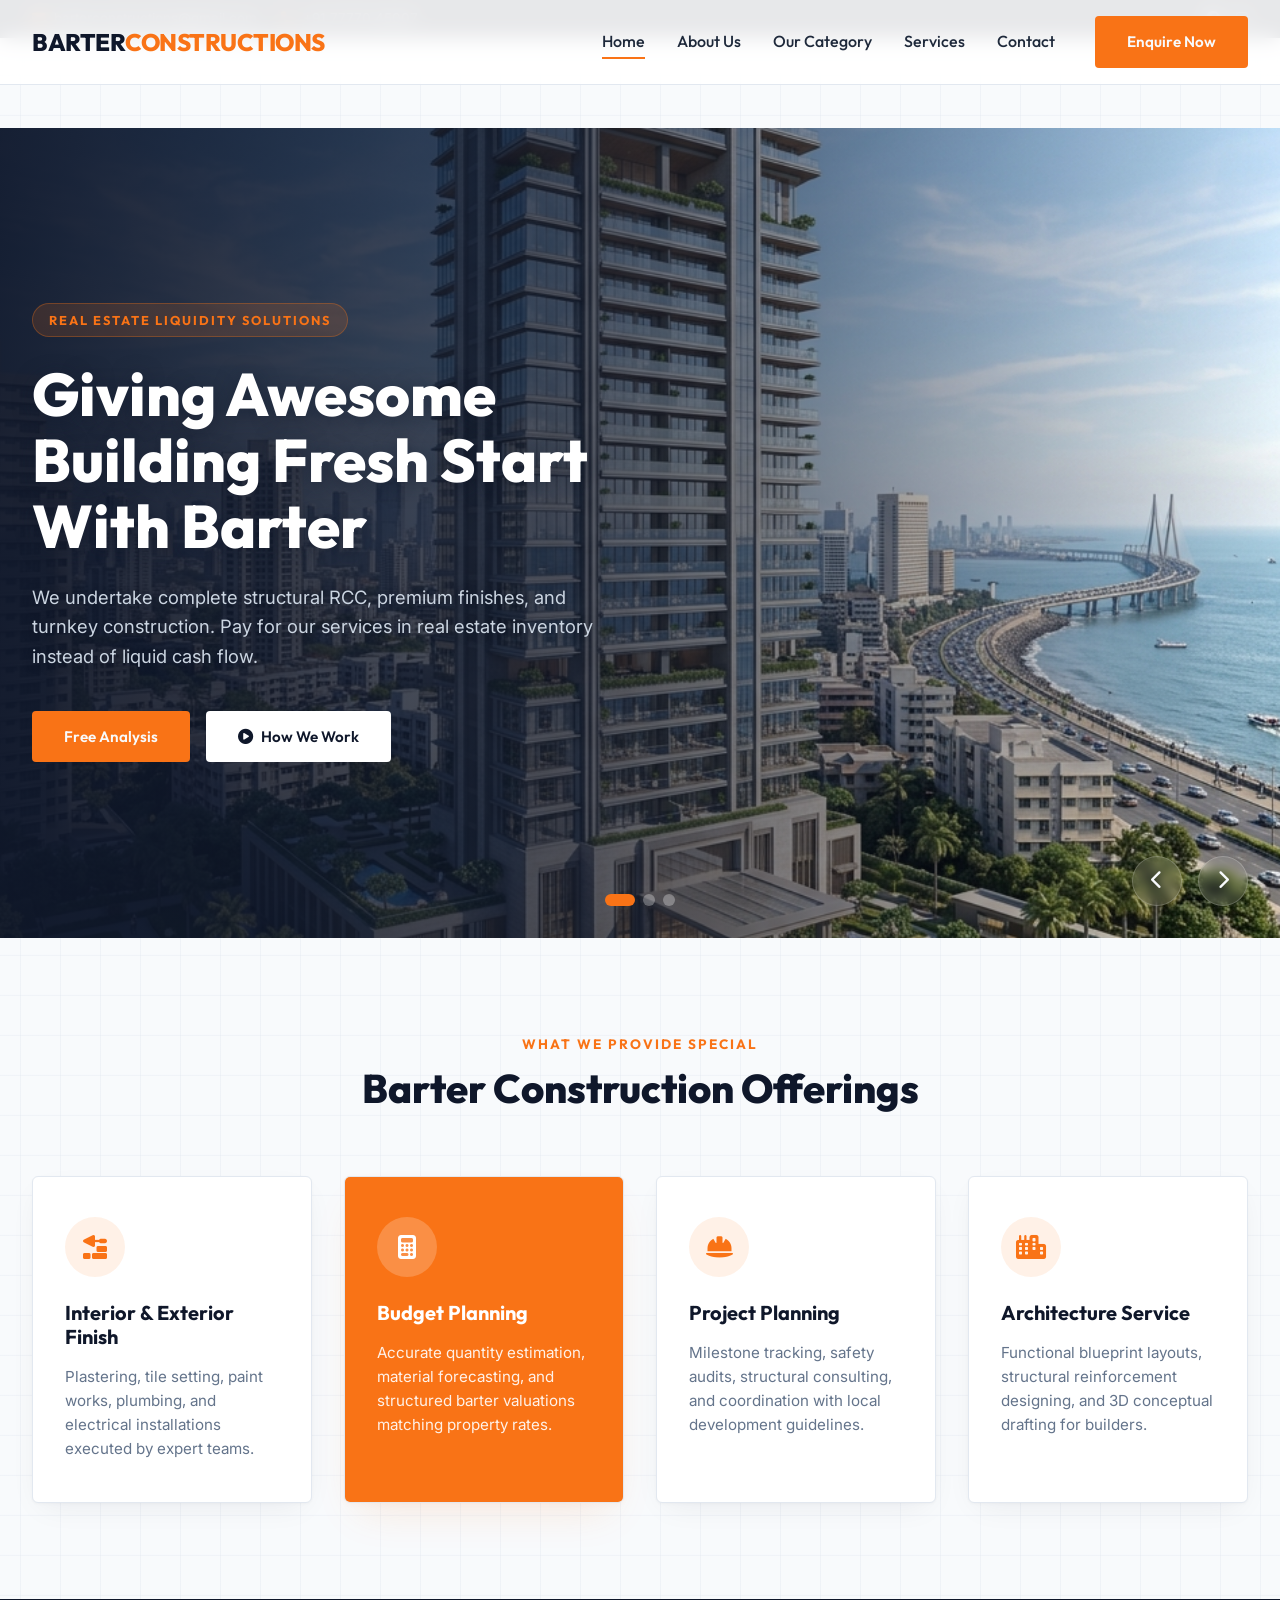
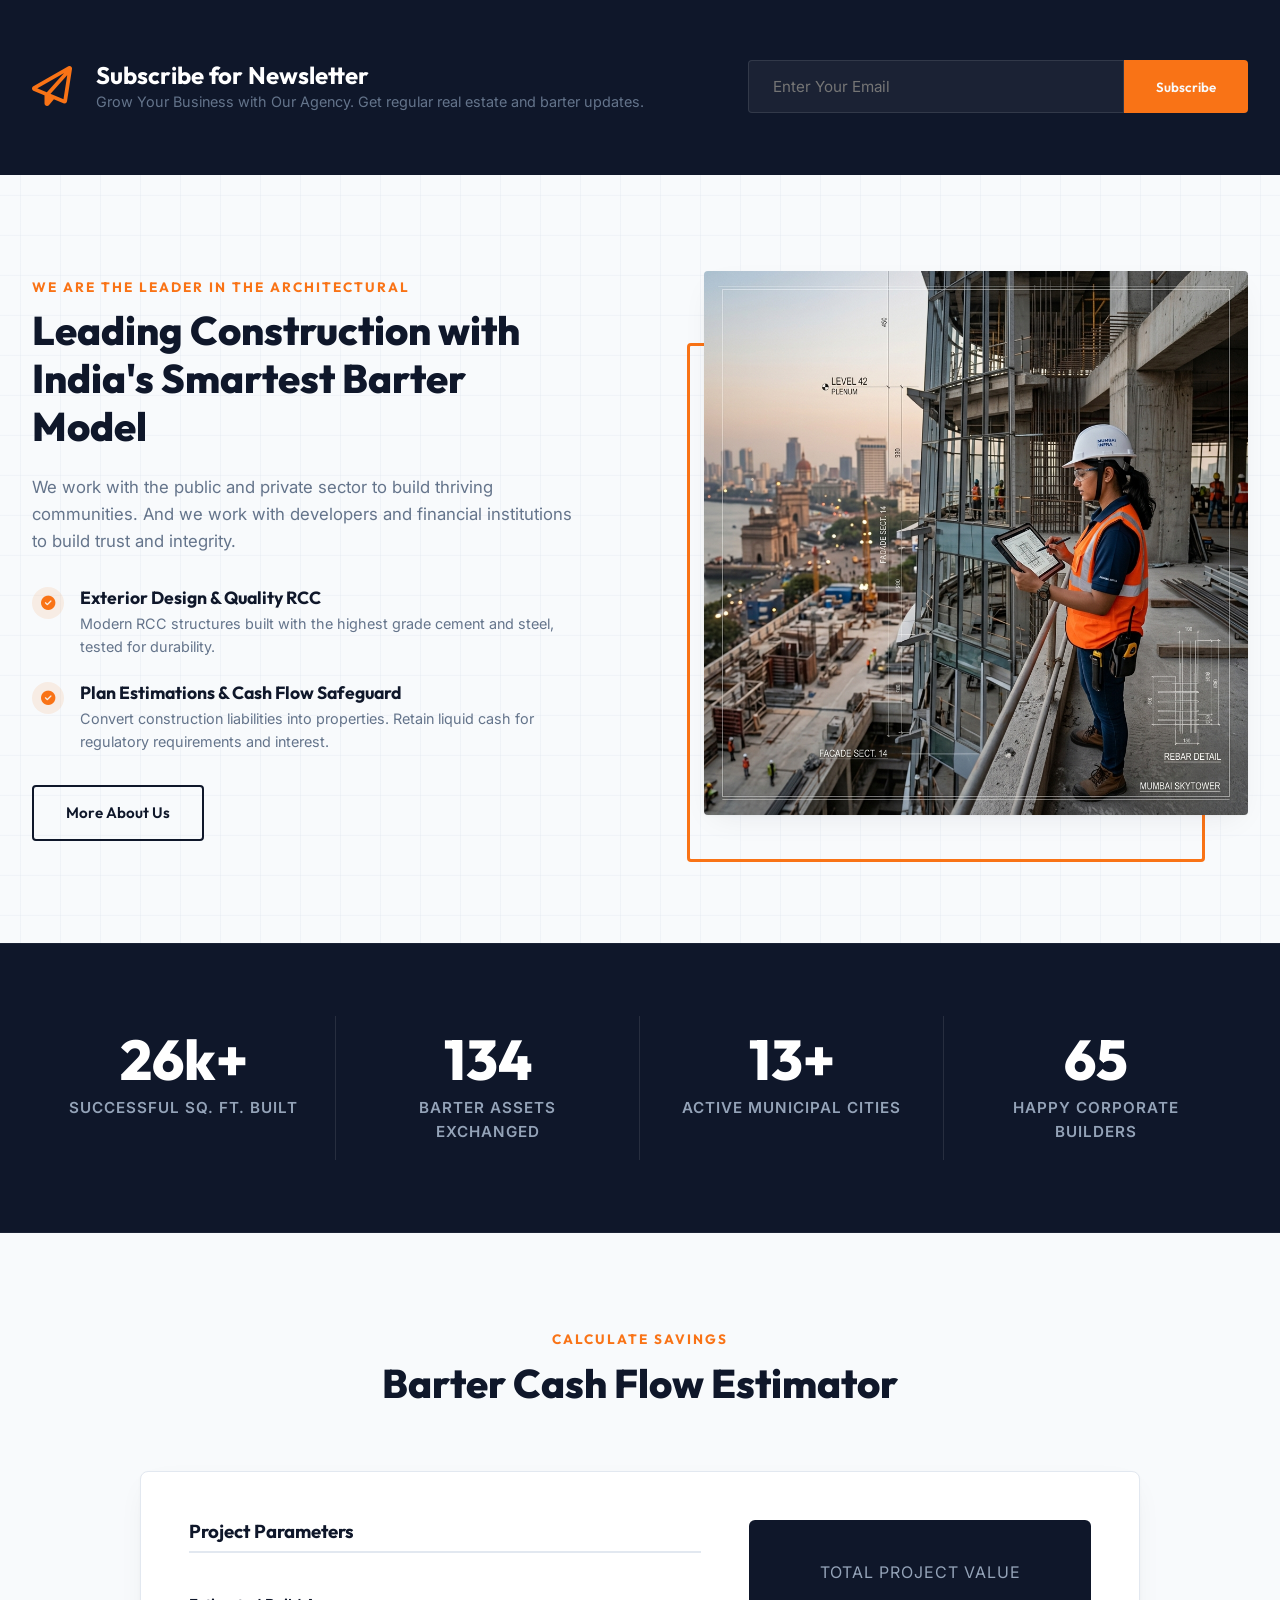
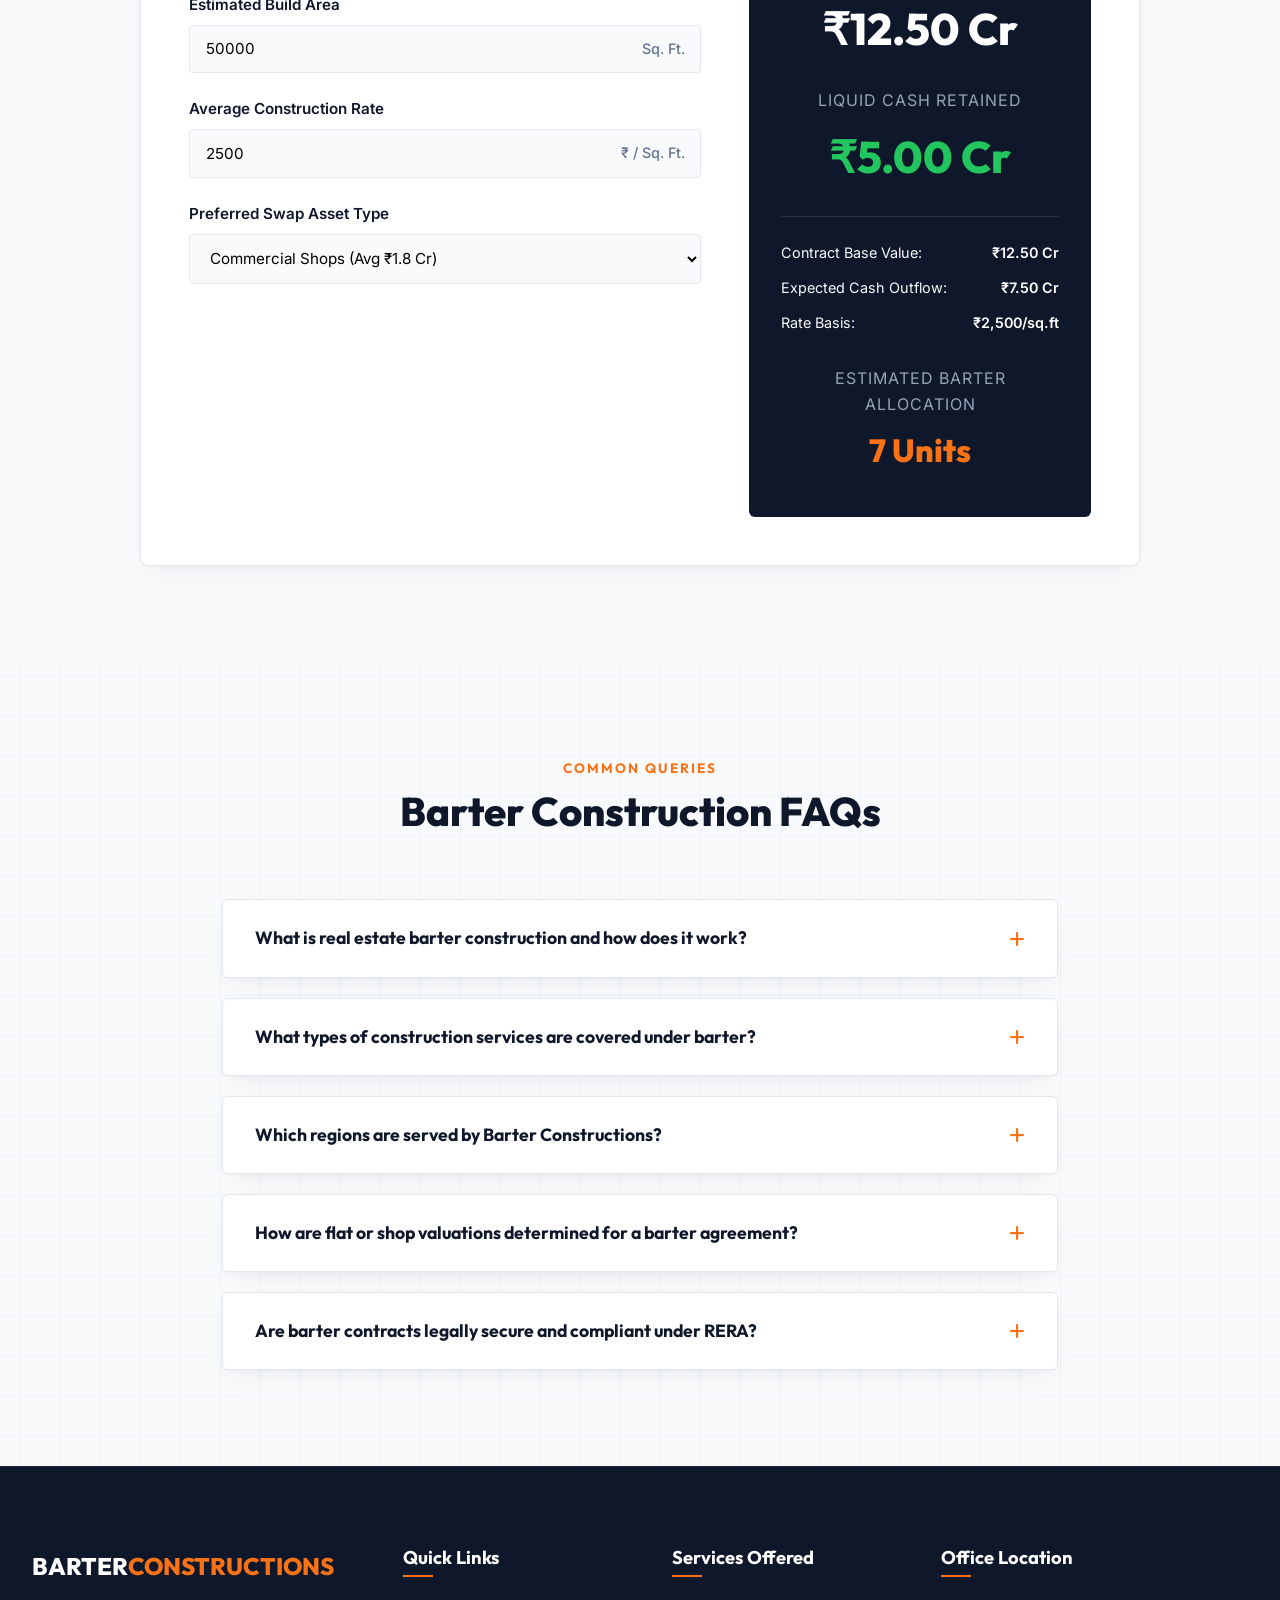
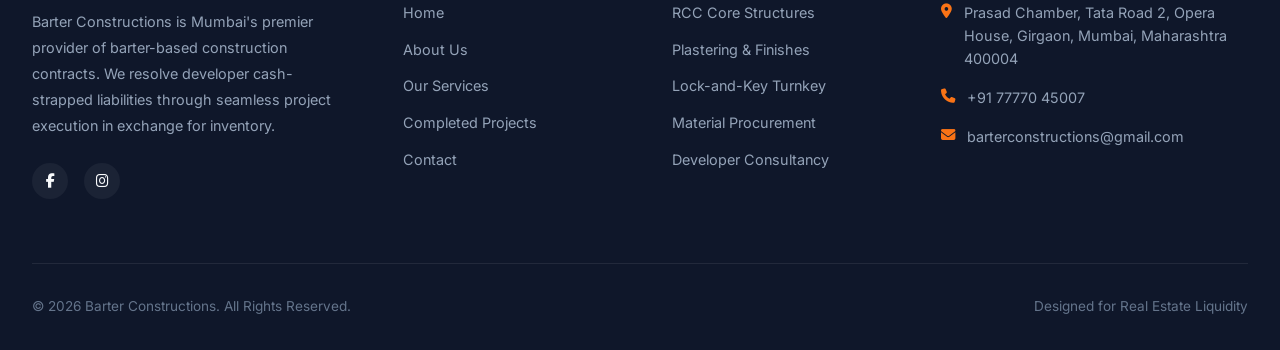
==== commit 3ec30ba4: "Update index.html" ====
--- a/index.html
+++ b/index.html
@@ -113,7 +113,7 @@
                     <li><a href="about.html" class="nav-link">About Us</a></li>
                     <li><a href="category.html" class="nav-link">Our Category</a></li>
                     <li><a href="services.html" class="nav-link">Services</a></li>
-                    <li><a href="projects.html" class="nav-link">Projects</a></li>
+                    <!-- <li><a href="projects.html" class="nav-link">Projects</a></li> -->
                     <li><a href="contact.html" class="nav-link">Contact</a></li>
                 </ul>
                 <a href="contact.html" class="btn btn-primary">Enquire Now</a>
